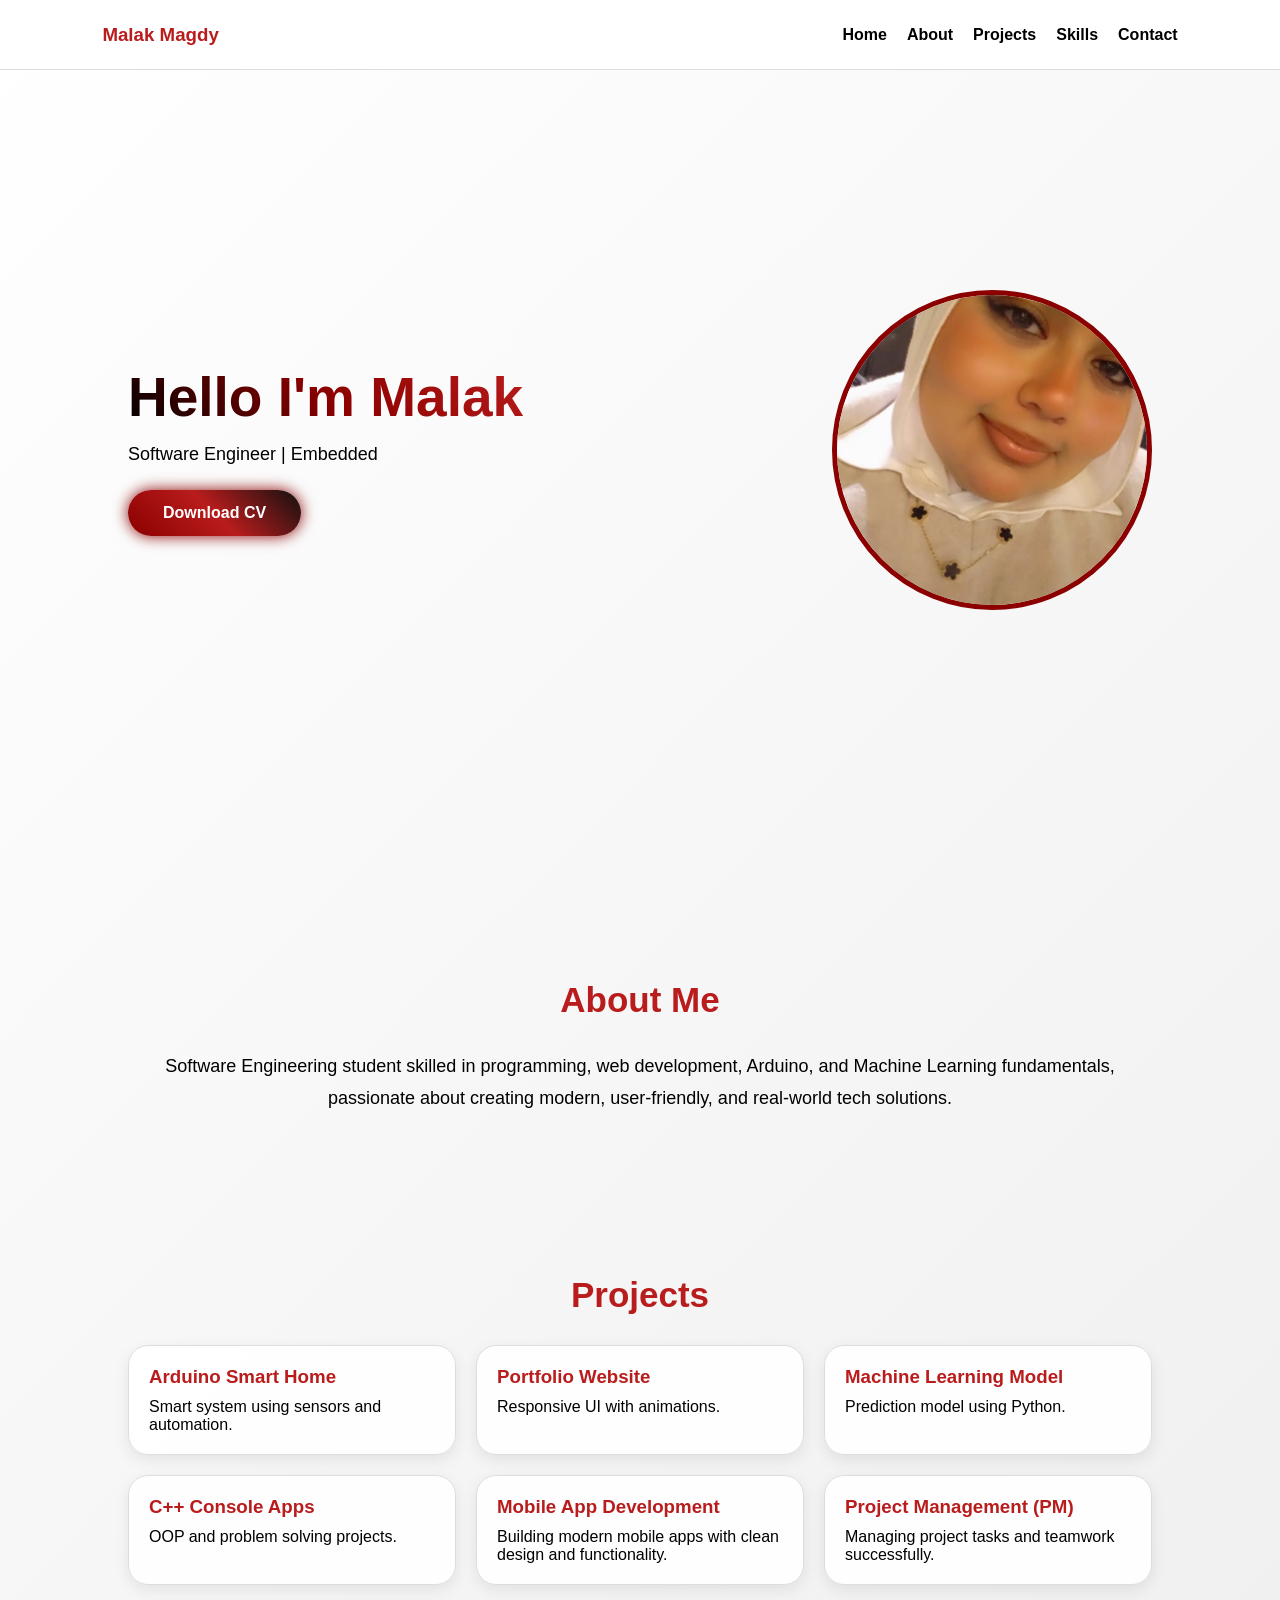
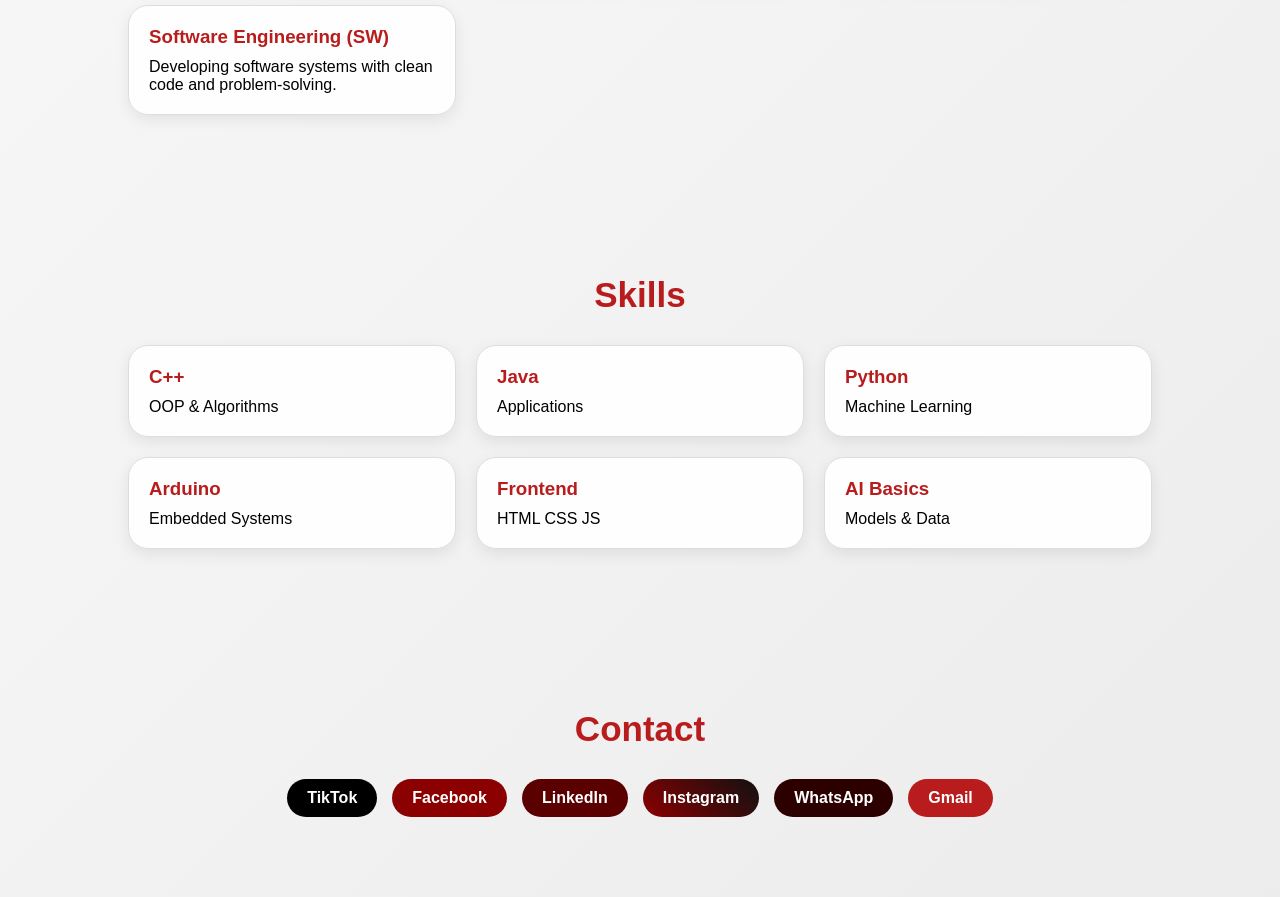
==== index.html @ 2b8f3c9d "Rename malak.html to index.html" ====
<!DOCTYPE html>
<html lang="en">

<head>

  <meta charset="UTF-8">
  <meta name="viewport" content="width=device-width, initial-scale=1.0">

  
  <title>Malak Magdy Portfolio</title>

  <link rel="stylesheet" href="style.css">

</head>

<body>

  <nav>

    <h3>Malak Magdy</h3>

    <ul>
      <li><a href="#home">Home</a></li>
      <li><a href="#about">About</a></li>
      <li><a href="#projects">Projects</a></li>
      <li><a href="#skills">Skills</a></li>
      <li><a href="#contact">Contact</a></li>
    </ul>

  </nav>

  <section class="hero" id="home">

    <div class="hero-text">

      <h1>Hello I'm Malak</h1>

      <p id="typing"></p>

      <a href="Malak Magdy Ali Mohammed,CV.pdf" download class="hero-btn">
        Download CV
      </a>

    </div>

    <img src="WhatsApp Image 2026-05-09 at 11.58.41 AM.jpeg">

  </section>

  <section id="about">

    <h2>About Me</h2>

    <p>
      Software Engineering student skilled in programming,
      web development, Arduino, and Machine Learning fundamentals,
      passionate about creating modern, user-friendly,
      and real-world tech solutions.
    </p>

  </section>

  <section id="projects">

    <h2>Projects</h2>

    <div class="projects">

      <div class="card">
        <h3>Arduino Smart Home</h3>
        <p>Smart system using sensors and automation.</p>
      </div>

      <div class="card">
        <h3>Portfolio Website</h3>
        <p>Responsive UI with animations.</p>
      </div>

      <div class="card">
        <h3>Machine Learning Model</h3>
        <p>Prediction model using Python.</p>
      </div>

      <div class="card">
        <h3>C++ Console Apps</h3>
        <p>OOP and problem solving projects.</p>
      </div>

      <div class="card">
        <h3>Mobile App Development</h3>
        <p>Building modern mobile apps with clean design and functionality.</p>
      </div>

      <div class="card">
        <h3>Project Management (PM)</h3>
        <p>Managing project tasks and teamwork successfully.</p>
      </div>

      <div class="card">
        <h3>Software Engineering (SW)</h3>
        <p>Developing software systems with clean code and problem-solving.</p>
      </div>

    </div>

  </section>

  <section id="skills">

    <h2>Skills</h2>

    <div class="projects">

      <div class="card">
        <h3>C++</h3>
        <p>OOP & Algorithms</p>
      </div>

      <div class="card">
        <h3>Java</h3>
        <p>Applications</p>
      </div>

      <div class="card">
        <h3>Python</h3>
        <p>Machine Learning</p>
      </div>

      <div class="card">
        <h3>Arduino</h3>
        <p>Embedded Systems</p>
      </div>

      <div class="card">
        <h3>Frontend</h3>
        <p>HTML CSS JS</p>
      </div>

      <div class="card">
        <h3>AI Basics</h3>
        <p>Models & Data</p>
      </div>

    </div>

  </section>

  <section id="contact">

    <h2>Contact</h2>

    <div class="social-links">

      <a class="tiktok"
      href="https://www.tiktok.com/@malak.magdy2004">
      TikTok
      </a>

      <a class="facebook"
      href="https://www.facebook.com/">
      Facebook
      </a>

      <a class="linkedin"
      href="https://www.linkedin.com/">
      LinkedIn
      </a>

      <a class="instagram"
      href="https://www.instagram.com/">
      Instagram
      </a>

      <a class="whatsapp"
      href="https://wa.me/201094180196">
      WhatsApp
      </a>

      <a class="Gmail"
      href="mailto:malk.magdy.256@gmail.com">
      Gmail
      </a>

    </div>

  </section>

  <script src="script.js"></script>

</body>
</html>
---- style.css ----
/* متغيرات الألوان الرئيسية المستخدمة في الموقع */
:root{
  --text:#000000;
  --red:#ff2525;
  --red2:#b91c1c;
}

/* Reset لجميع العناصر لإزالة الهوامش الافتراضية */
*{
  margin:0;
  padding:0;
  box-sizing:border-box;
  scroll-behavior:smooth;
}

/* تنسيق الصفحة بالكامل */
body{
  font-family:'Segoe UI',sans-serif;
  color:#000;
  background:linear-gradient(135deg,#ffffff,#f5f5f5,#ececec);
}

/* شريط التنقل العلوي */
nav{
  position:fixed;
  top:0;
  width:100%;
  height:70px;
  display:flex;
  justify-content:space-between;
  align-items:center;
  padding:0 8%;
  background:rgba(255,255,255,0.95);
  border-bottom:1px solid #ddd;
  z-index:1000;
  backdrop-filter:blur(10px);
}

/* اسم اللوجو داخل الـ nav */
nav h3{
  color:var(--red2);
}

/* القائمة داخل الـ nav */
nav ul{
  list-style:none;
  display:flex;
  gap:20px;
}

/* تنسيق الروابط */
nav ul li a{
  text-decoration:none;
  color:#000000;
  position:relative;
  font-weight:600;
}

/* الخط المتحرك أسفل اللينكات */
nav ul li a::after{
  content:"";
  position:absolute;
  width:0%;
  height:2px;
  background:#b91c1c;
  left:0;
  bottom:-5px;
  transition:0.3s;
}

/* تأثير ظهور الخط عند الـ hover */
nav ul li a:hover::after{
  width:100%;
}

/* قسم الـ Hero الرئيسي */
.hero{
  display:flex;
  justify-content:space-between;
  align-items:center;
  padding:120px 10%;
  min-height:100vh;
  gap:40px;
}

/* عنوان الـ Hero */
.hero-text h1{
  font-size:55px;
  background:linear-gradient(45deg,#000,#8b0000,#b91c1c);
  -webkit-background-clip:text;
  -webkit-text-fill-color:transparent;
}

/* وصف الـ Hero */
.hero-text p{
  margin-top:15px;
  color:#000000;
  font-size:18px;
  font-weight:500;
}

/* زر الـ Hero */
.hero-btn{
  display:inline-block;
  margin-top:25px;
  padding:14px 35px;
  border-radius:40px;
  background:linear-gradient(45deg,#8b0000,#b91c1c,#111);
  color:white;
  text-decoration:none;
  font-weight:bold;
  cursor:pointer;
  animation:pulse 2s infinite;
  transition:0.3s;
  box-shadow:0 0 15px #8b0000;
}

/* تأثير تكبير الزر عند المرور عليه */
.hero-btn:hover{
  transform:scale(1.08);
}

/* أنيميشن النبض الخاص بالزر */
@keyframes pulse{
  0%{box-shadow:0 0 10px #8b0000;}
  50%{box-shadow:0 0 25px #b91c1c;}
  100%{box-shadow:0 0 10px #8b0000;}
}

/* صورة الـ Hero */
.hero img{
  width:320px;
  height:320px;
  border-radius:50%;
  object-fit:cover;
  border:5px solid #8b0000;
}

/* جميع الـ sections */
section{
  padding:80px 10%;
  opacity:0;
  transform:translateY(30px);
  transition:0.7s;
}

/* الشكل بعد ظهور الـ section */
section.show{
  opacity:1;
  transform:translateY(0);
}

/* عناوين الأقسام */
h2{
  text-align:center;
  margin-bottom:30px;
  color:#b91c1c;
  font-size:35px;
}

/* Grid خاصة بالمشاريع */
.projects{
  display:grid;
  grid-template-columns:repeat(auto-fit,minmax(250px,1fr));
  gap:20px;
}

/* كروت المشاريع */
.card{
  background:rgba(255,255,255,0.95);
  padding:20px;
  border-radius:20px;
  border:1px solid #ddd;
  opacity:0;
  transform:translateY(40px);
  transition:0.6s;
  box-shadow:0 5px 15px rgba(0,0,0,0.08);
}

/* شكل الكارت بعد ظهوره */
.card.show{
  opacity:1;
  transform:translateY(0);
}

/* تأثير الحركة عند الـ hover على الكارت */
.card:hover{
  transform:translateY(-10px) scale(1.03);
}

/* عنوان الكارت */
.card h3{
  color:#b91c1c;
  margin-bottom:10px;
}

/* وصف الكارت */
.card p{
  color:#000000;
  font-weight:500;
}

/* تنسيق النص داخل قسم About */
#about p{
  text-align:center;
  color:#000000;
  line-height:1.8;
  font-size:18px;
  font-weight:500;
}

/* حاوية السوشيال ميديا */
.social-links{
  display:flex;
  justify-content:center;
  gap:15px;
  flex-wrap:wrap;
}

/* شكل أزرار السوشيال ميديا */
.social-links a{
  padding:10px 20px;
  border-radius:25px;
  text-decoration:none;
  color:white;
  transition:0.3s;
  font-weight:bold;
}

/* ألوان كل منصة */
.tiktok{background:#000;}
.facebook{background:#8b0000;}
.linkedin{background:#5a0000;}
.instagram{background:linear-gradient(45deg,#8b0000,#111);}
.whatsapp{background:#2d0000;}
.Gmail{background:#b91c1c;}

/* تأثير التكبير عند المرور على أيقونات السوشيال */
.social-links a:hover{
  transform:scale(1.1);
}

/* عرض الـ Scrollbar */
::-webkit-scrollbar{
  width:10px;
}

/* لون الجزء المتحرك من الـ Scrollbar */
::-webkit-scrollbar-thumb{
  background:#8b0000;
}

/* Responsive Design للشاشات الصغيرة */
@media(max-width:900px){

  /* ترتيب عناصر الـ Hero في الموبايل */
  .hero{
    flex-direction:column-reverse;
    text-align:center;
  }

  /* تصغير حجم العنوان */
  .hero-text h1{
    font-size:42px;
  }

  /* تصغير الصورة */
  .hero img{
    width:260px;
    height:260px;
  }
}
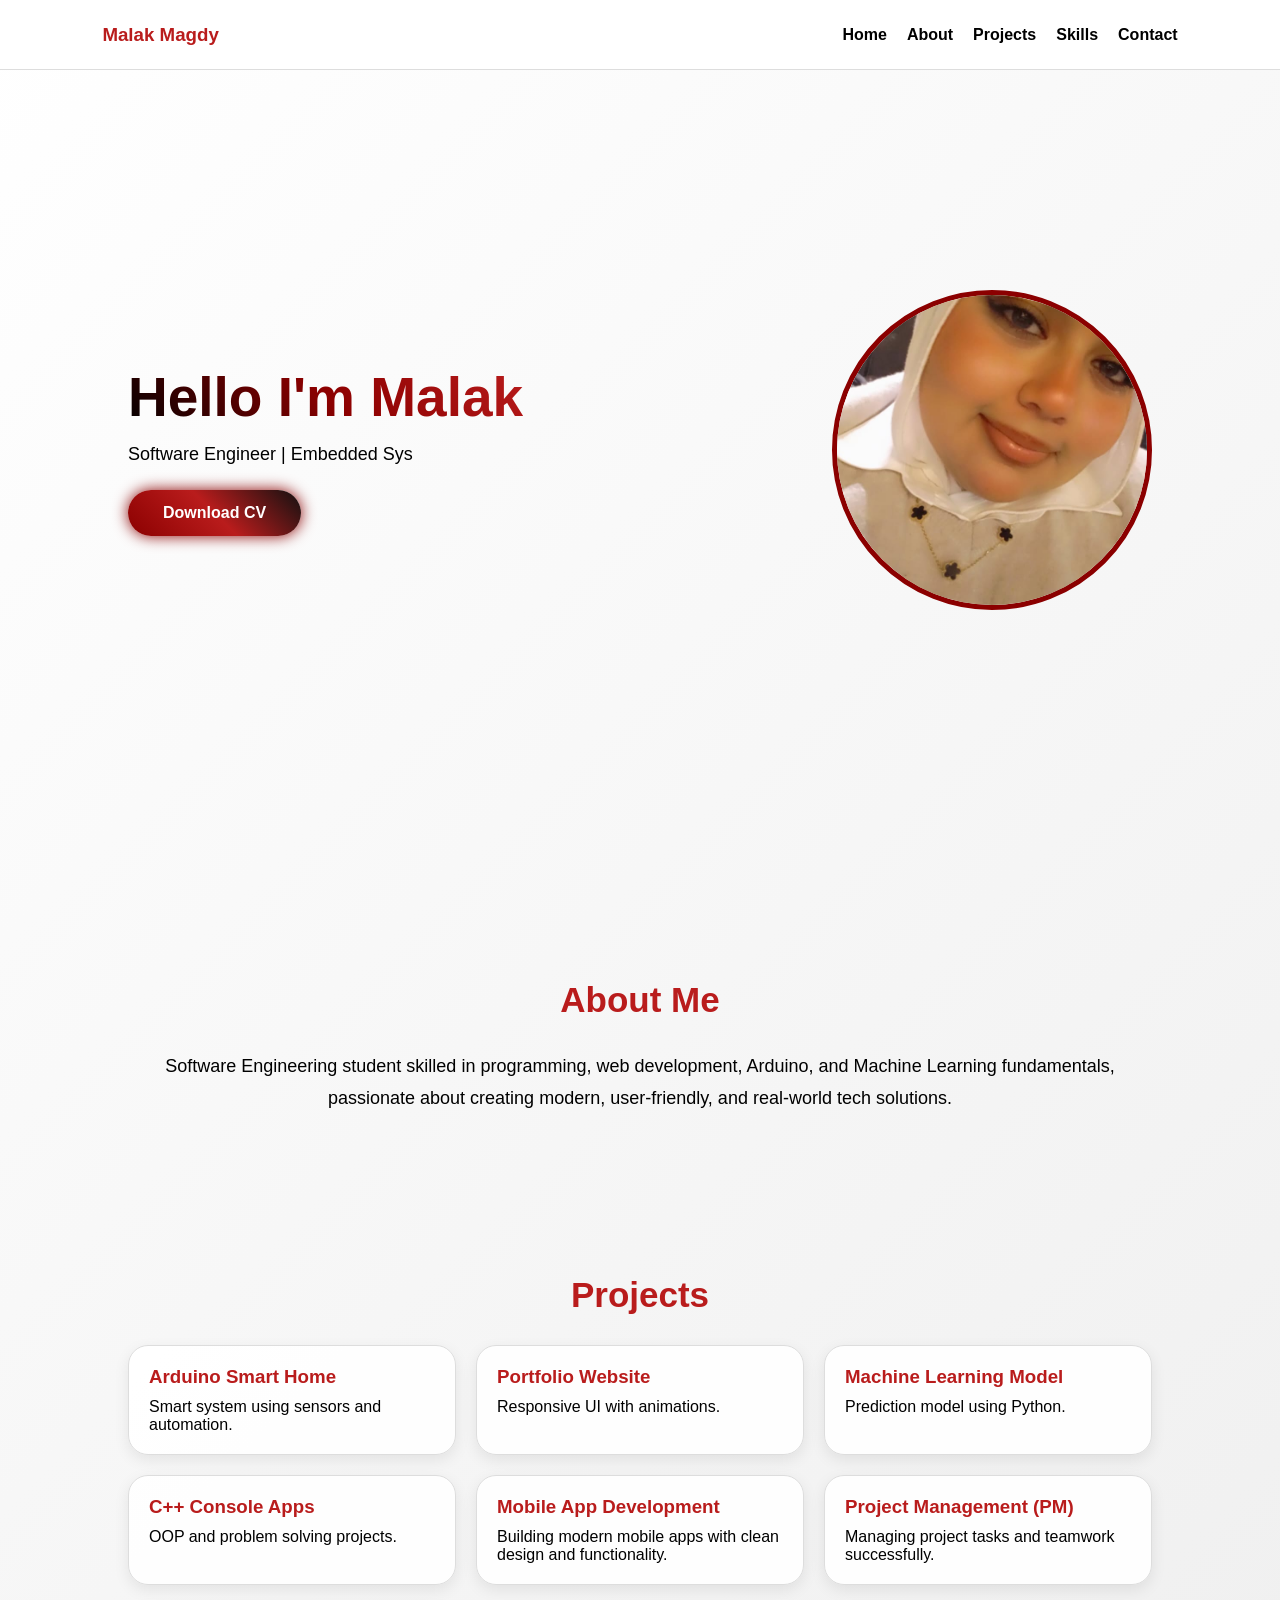
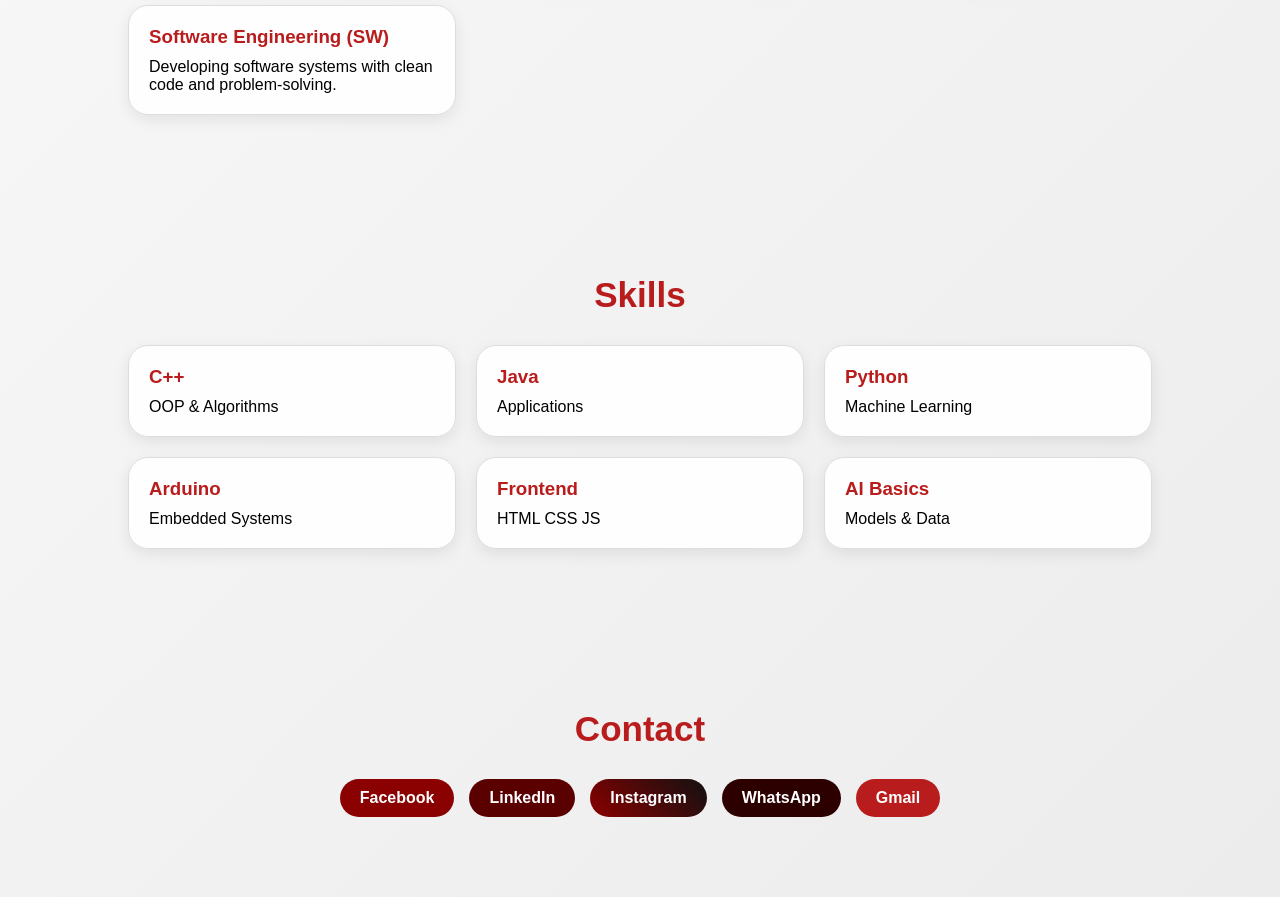
==== commit d1d50ae4: "Update index.html" ====
--- a/index.html
+++ b/index.html
@@ -151,23 +151,19 @@
 
     <div class="social-links">
 
-      <a class="tiktok"
-      href="https://www.tiktok.com/@malak.magdy2004">
-      TikTok
-      </a>
 
       <a class="facebook"
-      href="https://www.facebook.com/">
+      href="https://www.facebook.com/share/1EixVJ3Zwg/">
       Facebook
       </a>
 
       <a class="linkedin"
-      href="https://www.linkedin.com/">
+      href="https://www.linkedin.com/in/malak-magdy-b478a2213?utm_source=share_via&utm_content=profile&utm_medium=member_android">
       LinkedIn
       </a>
 
       <a class="instagram"
-      href="https://www.instagram.com/">
+      href="https://www.instagram.com/malak.magdy34?igsi=dmh5eGt6ZHF4dG4x">
       Instagram
       </a>
 
